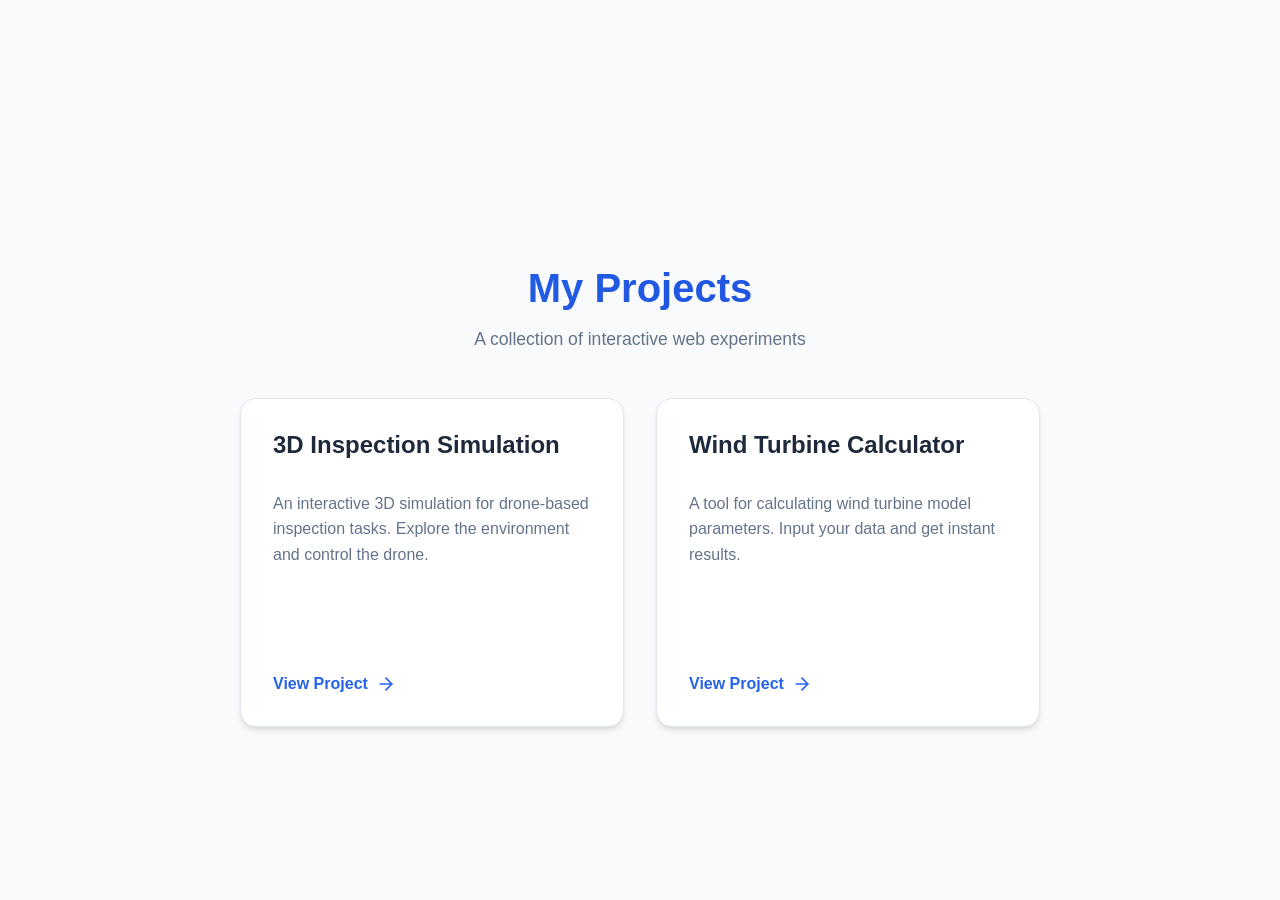
==== index.html @ a303f017 "Initial commit: Setup GitHub Pages with landing page and subprojects" ====
<!DOCTYPE html>
<html lang="en">
<head>
    <meta charset="UTF-8">
    <meta name="viewport" content="width=device-width, initial-scale=1.0">
    <title>Project Portfolio</title>
    <style>
        :root {
            --primary-color: #2563eb;
            --bg-color: #f8fafc;
            --card-bg: #ffffff;
            --text-color: #1e293b;
            --text-secondary: #64748b;
        }

        body {
            font-family: 'Inter', -apple-system, BlinkMacSystemFont, "Segoe UI", Roboto, Helvetica, Arial, sans-serif;
            background-color: var(--bg-color);
            color: var(--text-color);
            margin: 0;
            padding: 0;
            display: flex;
            justify-content: center;
            align-items: center;
            min-height: 100vh;
        }

        .container {
            max-width: 800px;
            width: 100%;
            padding: 2rem;
        }

        header {
            text-align: center;
            margin-bottom: 3rem;
        }

        h1 {
            font-size: 2.5rem;
            font-weight: 800;
            margin-bottom: 0.5rem;
            background: linear-gradient(135deg, #2563eb, #1d4ed8);
            -webkit-background-clip: text;
            -webkit-text-fill-color: transparent;
        }

        p.subtitle {
            color: var(--text-secondary);
            font-size: 1.1rem;
        }

        .grid {
            display: grid;
            grid-template-columns: repeat(auto-fit, minmax(300px, 1fr));
            gap: 2rem;
        }

        .card {
            background-color: var(--card-bg);
            border-radius: 1rem;
            padding: 2rem;
            box-shadow: 0 4px 6px -1px rgba(0, 0, 0, 0.1), 0 2px 4px -1px rgba(0, 0, 0, 0.06);
            transition: transform 0.2s ease, box-shadow 0.2s ease;
            text-decoration: none;
            color: inherit;
            border: 1px solid #e2e8f0;
            display: flex;
            flex-direction: column;
            height: 100%;
        }

        .card:hover {
            transform: translateY(-5px);
            box-shadow: 0 10px 15px -3px rgba(0, 0, 0, 0.1), 0 4px 6px -2px rgba(0, 0, 0, 0.05);
            border-color: var(--primary-color);
        }

        .card h2 {
            font-size: 1.5rem;
            margin-top: 0;
            margin-bottom: 1rem;
            color: var(--text-color);
        }

        .card p {
            color: var(--text-secondary);
            line-height: 1.6;
            flex-grow: 1;
        }

        .card-footer {
            margin-top: 1.5rem;
            color: var(--primary-color);
            font-weight: 600;
            display: flex;
            align-items: center;
        }

        .card-footer svg {
            margin-left: 0.5rem;
            transition: transform 0.2s ease;
        }

        .card:hover .card-footer svg {
            transform: translateX(4px);
        }

        @media (max-width: 640px) {
            .container {
                padding: 1rem;
            }
            h1 {
                font-size: 2rem;
            }
        }
    </style>
</head>
<body>
    <div class="container">
        <header>
            <h1>My Projects</h1>
            <p class="subtitle">A collection of interactive web experiments</p>
        </header>
        
        <div class="grid">
            <a href="3D-inspection-simulation/drone.html" class="card">
                <h2>3D Inspection Simulation</h2>
                <p>An interactive 3D simulation for drone-based inspection tasks. Explore the environment and control the drone.</p>
                <div class="card-footer">
                    View Project
                    <svg xmlns="http://www.w3.org/2000/svg" width="20" height="20" viewBox="0 0 24 24" fill="none" stroke="currentColor" stroke-width="2" stroke-linecap="round" stroke-linejoin="round"><line x1="5" y1="12" x2="19" y2="12"></line><polyline points="12 5 19 12 12 19"></polyline></svg>
                </div>
            </a>

            <a href="winturbine-model-parameter-calculator/model_calculator.html" class="card">
                <h2>Wind Turbine Calculator</h2>
                <p>A tool for calculating wind turbine model parameters. Input your data and get instant results.</p>
                <div class="card-footer">
                    View Project
                    <svg xmlns="http://www.w3.org/2000/svg" width="20" height="20" viewBox="0 0 24 24" fill="none" stroke="currentColor" stroke-width="2" stroke-linecap="round" stroke-linejoin="round"><line x1="5" y1="12" x2="19" y2="12"></line><polyline points="12 5 19 12 12 19"></polyline></svg>
                </div>
            </a>
        </div>
    </div>
</body>
</html>
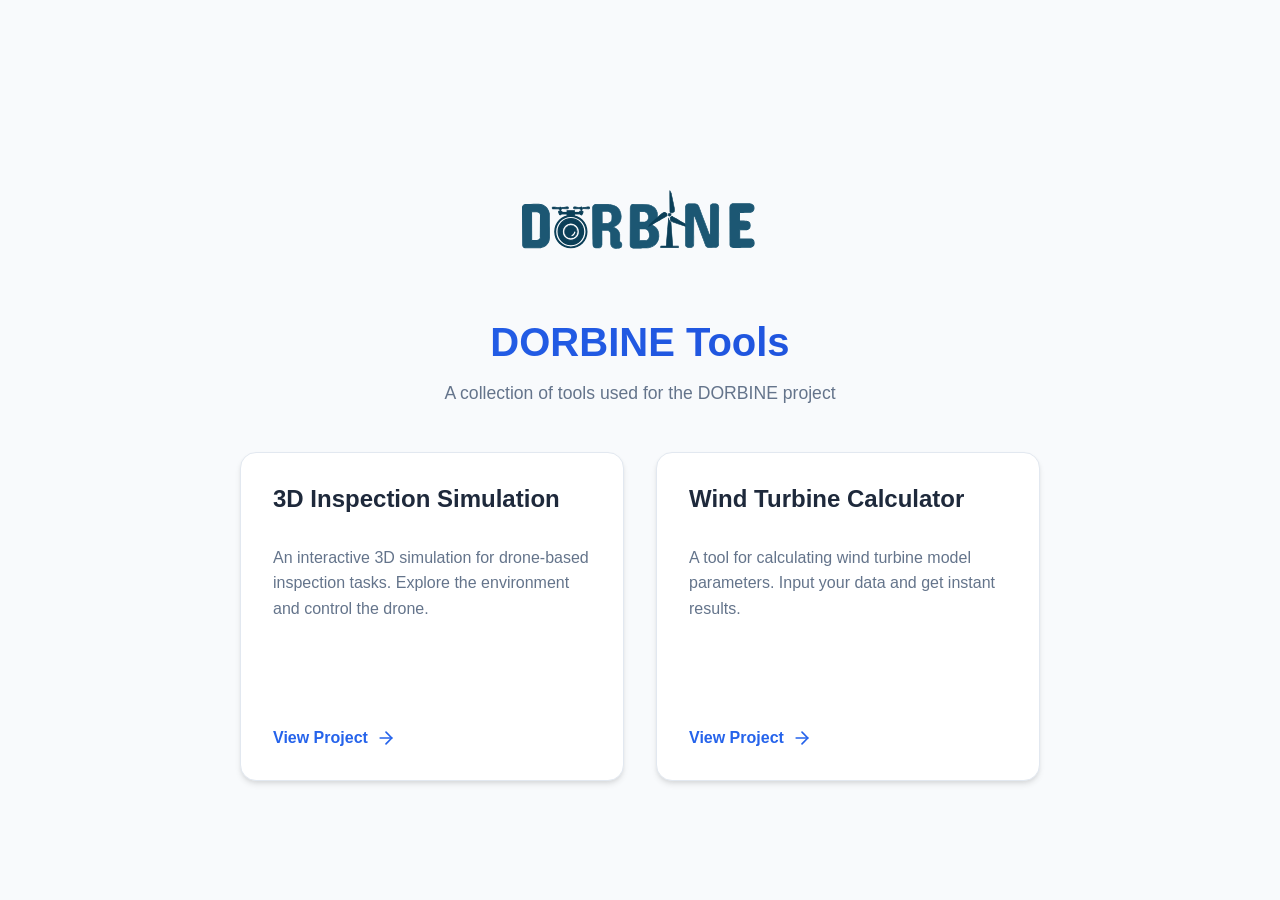
==== commit 4fe9f7c6: "Add logo to landing page" ====
--- a/index.html
+++ b/index.html
@@ -34,6 +34,12 @@
         header {
             text-align: center;
             margin-bottom: 3rem;
+        }
+
+        .logo {
+            height: 80px;
+            width: auto;
+            margin-bottom: 1.5rem;
         }
 
         h1 {
@@ -119,8 +125,9 @@
 <body>
     <div class="container">
         <header>
-            <h1>My Projects</h1>
-            <p class="subtitle">A collection of interactive web experiments</p>
+            <img src="dorbine_logo.svg" alt="DORBINE Logo" class="logo">
+            <h1>DORBINE Tools</h1>
+            <p class="subtitle">A collection of tools used for the DORBINE project</p>
         </header>
         
         <div class="grid">
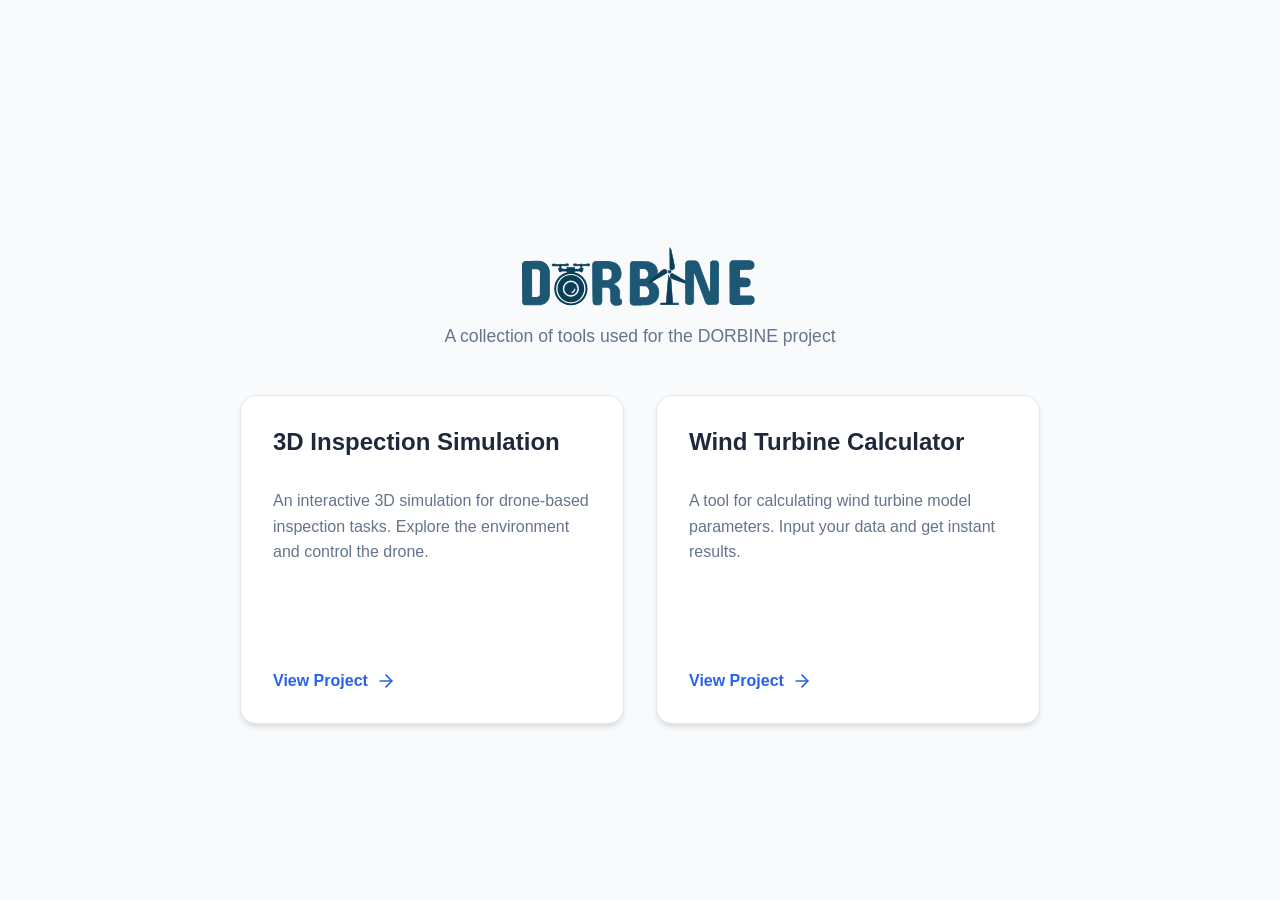
==== commit 52d986f6: "Changed styling and included logo" ====
--- a/index.html
+++ b/index.html
@@ -39,7 +39,6 @@
         .logo {
             height: 80px;
             width: auto;
-            margin-bottom: 1.5rem;
         }
 
         h1 {
@@ -54,6 +53,7 @@
         p.subtitle {
             color: var(--text-secondary);
             font-size: 1.1rem;
+            margin-top: 0;
         }
 
         .grid {
@@ -126,7 +126,6 @@
     <div class="container">
         <header>
             <img src="dorbine_logo.svg" alt="DORBINE Logo" class="logo">
-            <h1>DORBINE Tools</h1>
             <p class="subtitle">A collection of tools used for the DORBINE project</p>
         </header>
         
